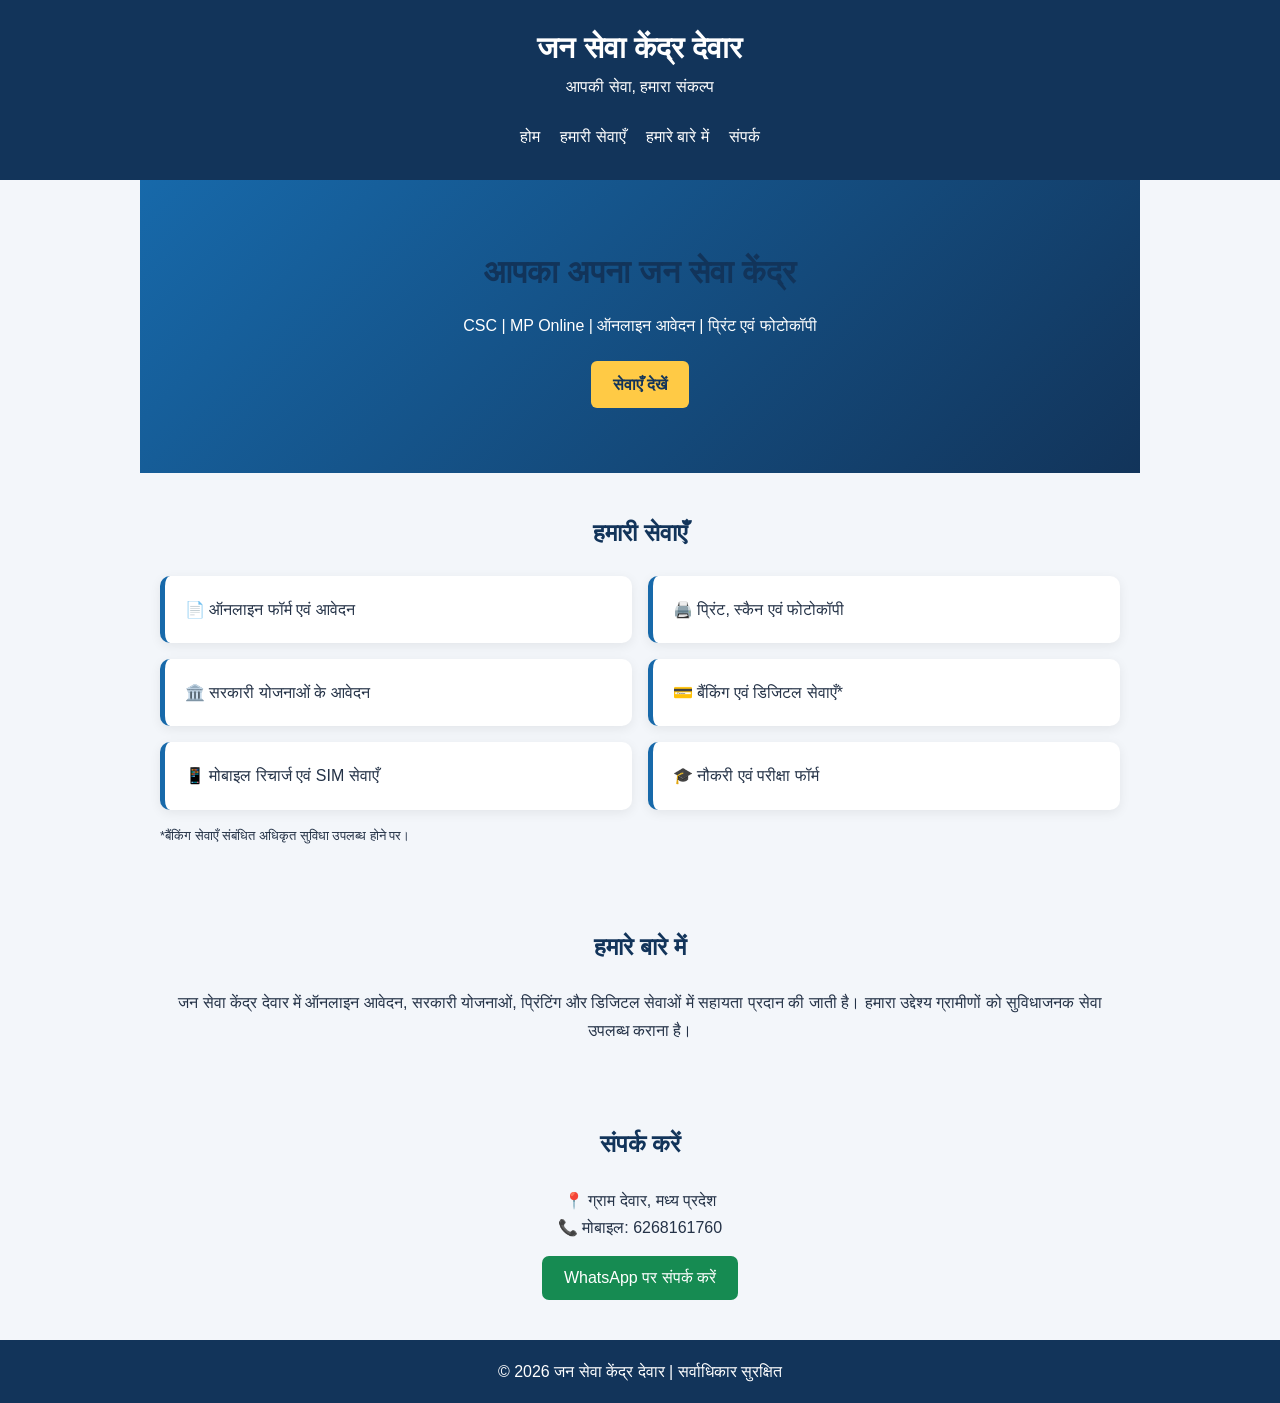
==== index.html @ 0ffe5701 "Rename indexjsk.html to index.html" ====
<!DOCTYPE html>
<html lang="hi">

<head>
    <meta charset="UTF-8">
    <meta name="viewport" content="width=device-width, initial-scale=1.0">
    <title>जन सेवा केंद्र देवार</title>
    <link rel="stylesheet" href="cssjsk.css">
</head>

<body>

    <header>
        <h1>जन सेवा केंद्र देवार</h1>
        <p>आपकी सेवा, हमारा संकल्प</p>
        <nav>
            <a href="#home">होम</a>
            <a href="#services">हमारी सेवाएँ</a>
            <a href="#about">हमारे बारे में</a>
            <a href="#contact">संपर्क</a>
        </nav>
    </header>

    <section id="home" class="hero">
        <h2>आपका अपना जन सेवा केंद्र</h2>
        <p>CSC | MP Online | ऑनलाइन आवेदन | प्रिंट एवं फोटोकॉपी</p>
        <a class="btn" href="#services">सेवाएँ देखें</a>
    </section>

    <section id="services">
        <h2>हमारी सेवाएँ</h2>
        <div class="service-container">
            <div class="service">📄 ऑनलाइन फॉर्म एवं आवेदन</div>
            <div class="service">🖨️ प्रिंट, स्कैन एवं फोटोकॉपी</div>
            <div class="service">🏛️ सरकारी योजनाओं के आवेदन</div>
            <div class="service">💳 बैंकिंग एवं डिजिटल सेवाएँ*</div>
            <div class="service">📱 मोबाइल रिचार्ज एवं SIM सेवाएँ</div>
            <div class="service">🎓 नौकरी एवं परीक्षा फॉर्म</div>
        </div>
        <p class="note">*बैंकिंग सेवाएँ संबंधित अधिकृत सुविधा उपलब्ध होने पर।</p>
    </section>

    <section id="about">
        <h2>हमारे बारे में</h2>
        <p>
            जन सेवा केंद्र देवार में ऑनलाइन आवेदन, सरकारी योजनाओं, प्रिंटिंग और डिजिटल सेवाओं में सहायता प्रदान की जाती है। हमारा उद्देश्य ग्रामीणों को सुविधाजनक सेवा उपलब्ध कराना है।
        </p>
    </section>

    <section id="contact">
        <h2>संपर्क करें</h2>
        <p>📍 ग्राम देवार, मध्य प्रदेश</p>
        <p>📞 मोबाइल: 6268161760</p>
        <button id="contactBtn">WhatsApp पर संपर्क करें</button>
    </section>

    <footer>
        <p>© 2026 जन सेवा केंद्र देवार | सर्वाधिकार सुरक्षित</p>
    </footer>

    <script src="scriptjsk.js"></script>
</body>

</html>
---- cssjsk.css ----
* {
    margin: 0;
    padding: 0;
    box-sizing: border-box;
}

html {
    scroll-behavior: smooth;
}

body {
    font-family: Arial, "Noto Sans Devanagari", sans-serif;
    background: #f3f6fa;
    color: #243247;
    line-height: 1.7;
}

header {
    background: #12345a;
    color: white;
    text-align: center;
    padding: 22px 12px;
}

header h1 {
    font-size: 30px;
}

nav {
    margin-top: 15px;
}

nav a {
    color: white;
    text-decoration: none;
    margin: 8px;
    display: inline-block;
}

nav a:hover {
    color: #ffd166;
}

.hero {
    background: linear-gradient(135deg, #1769aa, #12345a);
    color: white;
    text-align: center;
    padding: 65px 20px;
}

.hero h2 {
    font-size: 32px;
    margin-bottom: 12px;
}

.btn {
    display: inline-block;
    margin-top: 22px;
    background: #ffca45;
    color: #12345a;
    padding: 10px 22px;
    border-radius: 6px;
    text-decoration: none;
    font-weight: bold;
}

section {
    padding: 40px 20px;
    max-width: 1000px;
    margin: auto;
}

section h2 {
    text-align: center;
    color: #12345a;
    margin-bottom: 22px;
}

.service-container {
    display: grid;
    grid-template-columns: repeat(2, 1fr);
    gap: 16px;
}

.service {
    background: white;
    padding: 20px;
    border-radius: 10px;
    border-left: 5px solid #1769aa;
    box-shadow: 0 3px 12px #00000012;
}

.note {
    margin-top: 15px;
    font-size: 13px;
}

#about p,
#contact {
    text-align: center;
}

#contact button {
    background: #168b52;
    color: white;
    border: none;
    padding: 13px 22px;
    margin-top: 15px;
    border-radius: 7px;
    cursor: pointer;
    font-size: 16px;
}

#contact button:hover {
    background: #106b3e;
}

footer {
    background: #12345a;
    color: white;
    text-align: center;
    padding: 18px 10px;
}

@media (max-width: 600px) {
    header h1 {
        font-size: 24px;
    }
    .hero h2 {
        font-size: 25px;
    }
    .service-container {
        grid-template-columns: 1fr;
    }
    nav a {
        margin: 5px;
    }
}
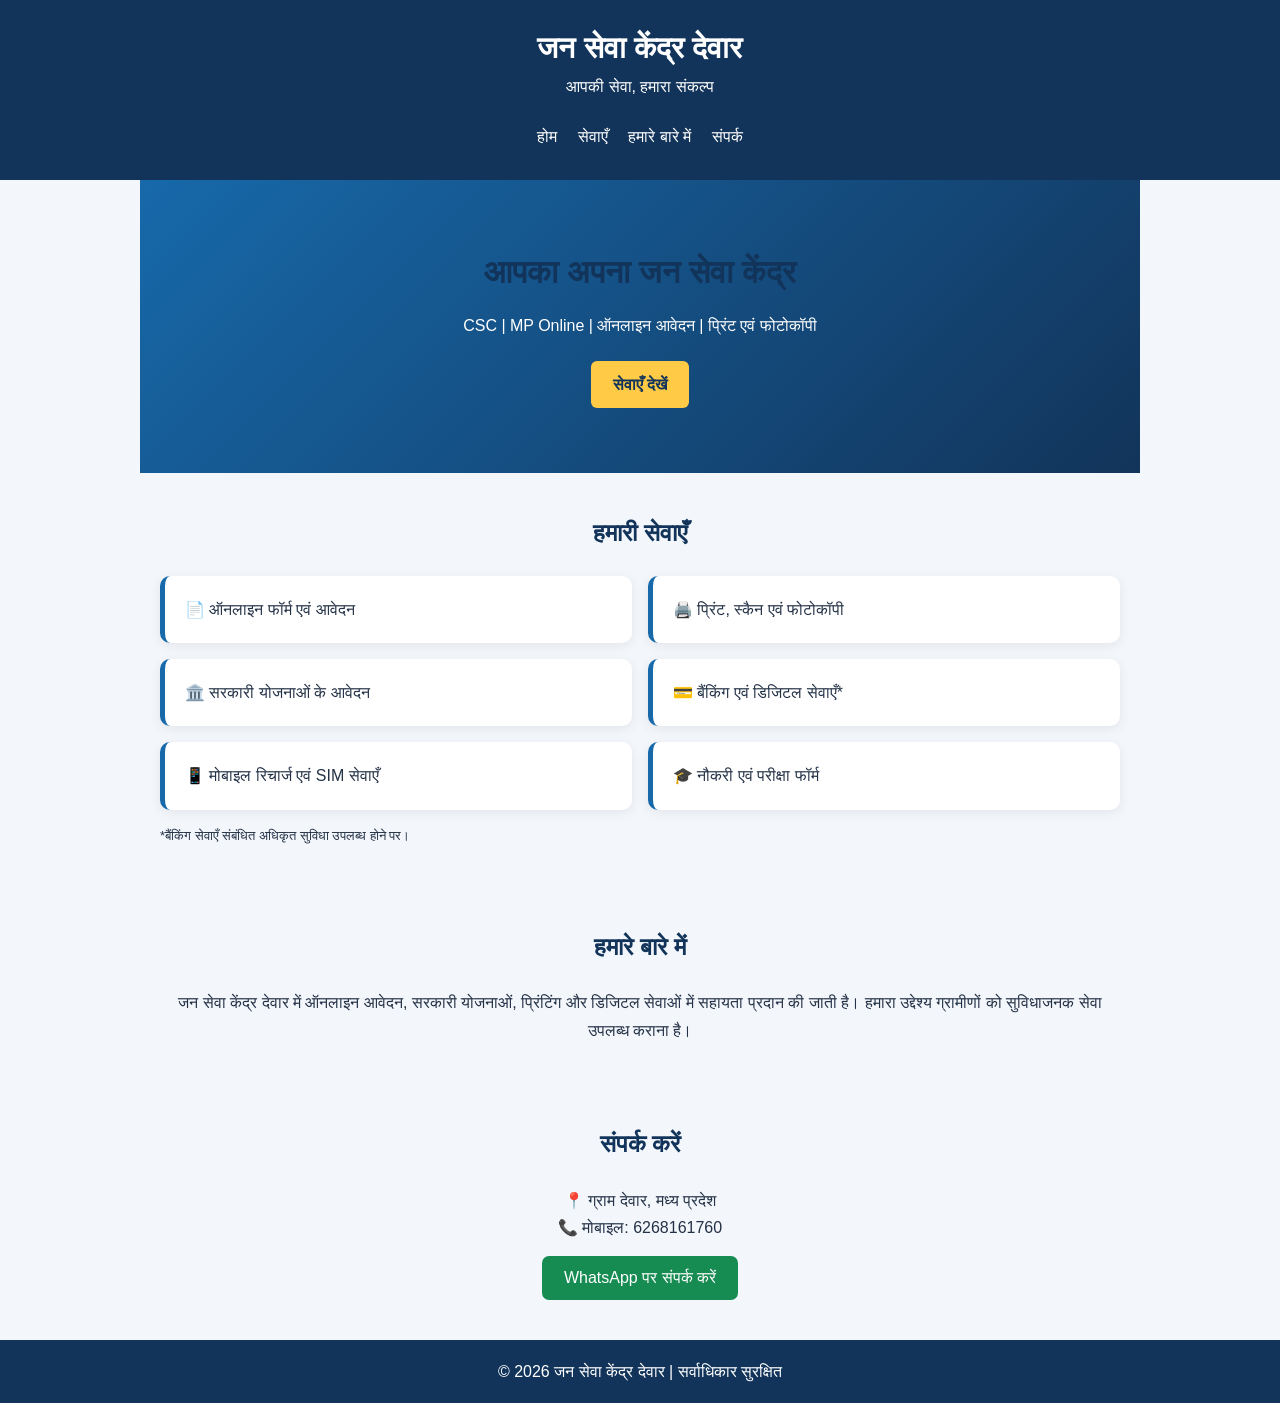
==== commit 220a7ce4: "Update index.html" ====
--- a/index.html
+++ b/index.html
@@ -5,7 +5,7 @@
     <meta charset="UTF-8">
     <meta name="viewport" content="width=device-width, initial-scale=1.0">
     <title>जन सेवा केंद्र देवार</title>
-    <link rel="stylesheet" href="cssjsk.css">
+    <link rel="stylesheet" href="style.css">
 </head>
 
 <body>
@@ -15,7 +15,7 @@
         <p>आपकी सेवा, हमारा संकल्प</p>
         <nav>
             <a href="#home">होम</a>
-            <a href="#services">हमारी सेवाएँ</a>
+            <a href="#services">सेवाएँ</a>
             <a href="#about">हमारे बारे में</a>
             <a href="#contact">संपर्क</a>
         </nav>
@@ -58,7 +58,7 @@
         <p>© 2026 जन सेवा केंद्र देवार | सर्वाधिकार सुरक्षित</p>
     </footer>
 
-    <script src="scriptjsk.js"></script>
+    <script src="script.js"></script>
 </body>
 
 </html>
--- a/style.css
+++ b/style.css
@@ -0,0 +1,138 @@
+* {
+    margin: 0;
+    padding: 0;
+    box-sizing: border-box;
+}
+
+html {
+    scroll-behavior: smooth;
+}
+
+body {
+    font-family: Arial, "Noto Sans Devanagari", sans-serif;
+    background: #f3f6fa;
+    color: #243247;
+    line-height: 1.7;
+}
+
+header {
+    background: #12345a;
+    color: white;
+    text-align: center;
+    padding: 22px 12px;
+}
+
+header h1 {
+    font-size: 30px;
+}
+
+nav {
+    margin-top: 15px;
+}
+
+nav a {
+    color: white;
+    text-decoration: none;
+    margin: 8px;
+    display: inline-block;
+}
+
+nav a:hover {
+    color: #ffd166;
+}
+
+.hero {
+    background: linear-gradient(135deg, #1769aa, #12345a);
+    color: white;
+    text-align: center;
+    padding: 65px 20px;
+}
+
+.hero h2 {
+    font-size: 32px;
+    margin-bottom: 12px;
+}
+
+.btn {
+    display: inline-block;
+    margin-top: 22px;
+    background: #ffca45;
+    color: #12345a;
+    padding: 10px 22px;
+    border-radius: 6px;
+    text-decoration: none;
+    font-weight: bold;
+}
+
+section {
+    padding: 40px 20px;
+    max-width: 1000px;
+    margin: auto;
+}
+
+section h2 {
+    text-align: center;
+    color: #12345a;
+    margin-bottom: 22px;
+}
+
+.service-container {
+    display: grid;
+    grid-template-columns: repeat(2, 1fr);
+    gap: 16px;
+}
+
+.service {
+    background: white;
+    padding: 20px;
+    border-radius: 10px;
+    border-left: 5px solid #1769aa;
+    box-shadow: 0 3px 12px #00000012;
+}
+
+.note {
+    margin-top: 15px;
+    font-size: 13px;
+}
+
+#about p,
+#contact {
+    text-align: center;
+}
+
+#contact button {
+    background: #168b52;
+    color: white;
+    border: none;
+    padding: 13px 22px;
+    margin-top: 15px;
+    border-radius: 7px;
+    cursor: pointer;
+    font-size: 16px;
+}
+
+#contact button:hover {
+    background: #106b3e;
+}
+
+footer {
+    background: #12345a;
+    color: white;
+    text-align: center;
+    padding: 18px 10px;
+}
+
+@media (max-width: 600px) {
+    header h1 {
+        font-size: 24px;
+    }
+    .hero h2 {
+        font-size: 25px;
+    }
+    .service-container {
+        grid-template-columns: 1fr;
+    }
+    nav a {
+        margin: 5px;
+    }
+}
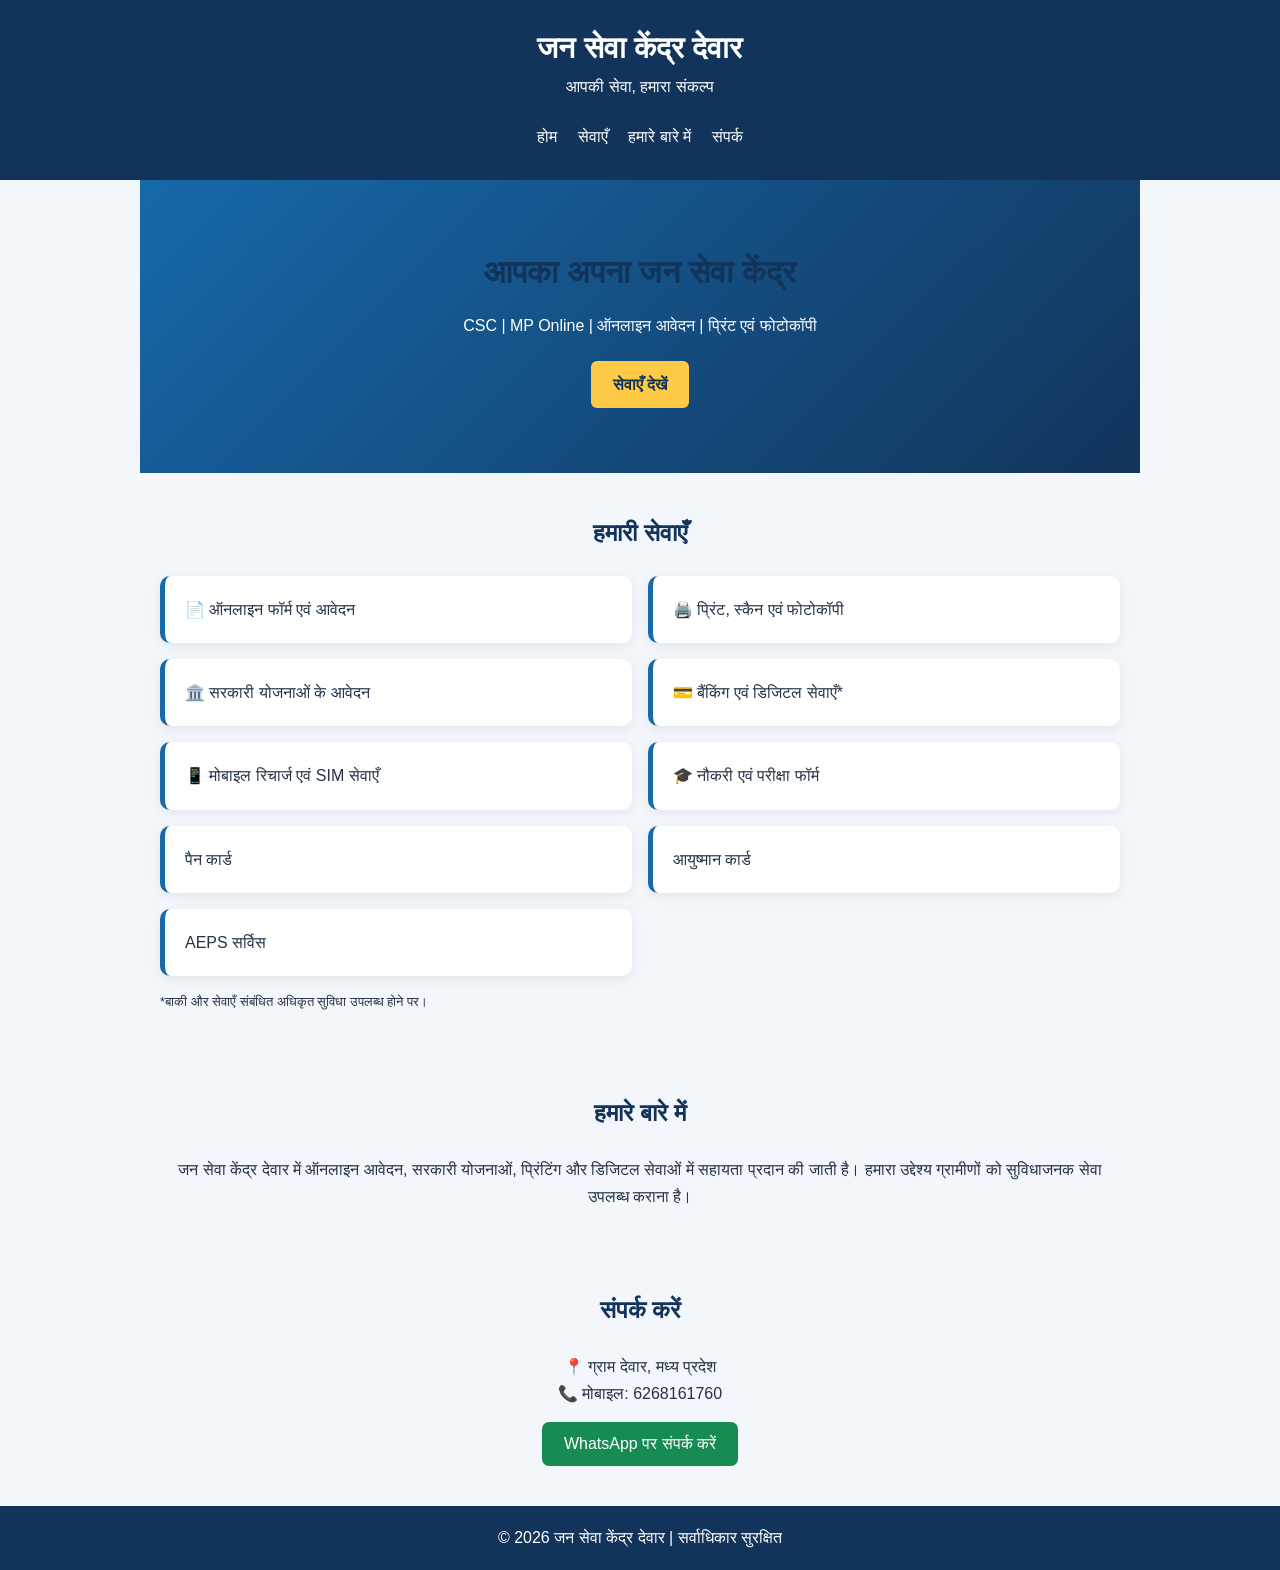
==== commit 3d4997c8: "Update index.html" ====
--- a/index.html
+++ b/index.html
@@ -36,8 +36,11 @@
             <div class="service">💳 बैंकिंग एवं डिजिटल सेवाएँ*</div>
             <div class="service">📱 मोबाइल रिचार्ज एवं SIM सेवाएँ</div>
             <div class="service">🎓 नौकरी एवं परीक्षा फॉर्म</div>
+            <div class="service"> पैन कार्ड </div>
+            <div class="service">आयुष्मान कार्ड </div>
+            <div class="service">AEPS सर्विस </div>
         </div>
-        <p class="note">*बैंकिंग सेवाएँ संबंधित अधिकृत सुविधा उपलब्ध होने पर।</p>
+        <p class="note">*बाकी और सेवाएँ संबंधित अधिकृत सुविधा उपलब्ध होने पर।</p>
     </section>
 
     <section id="about">
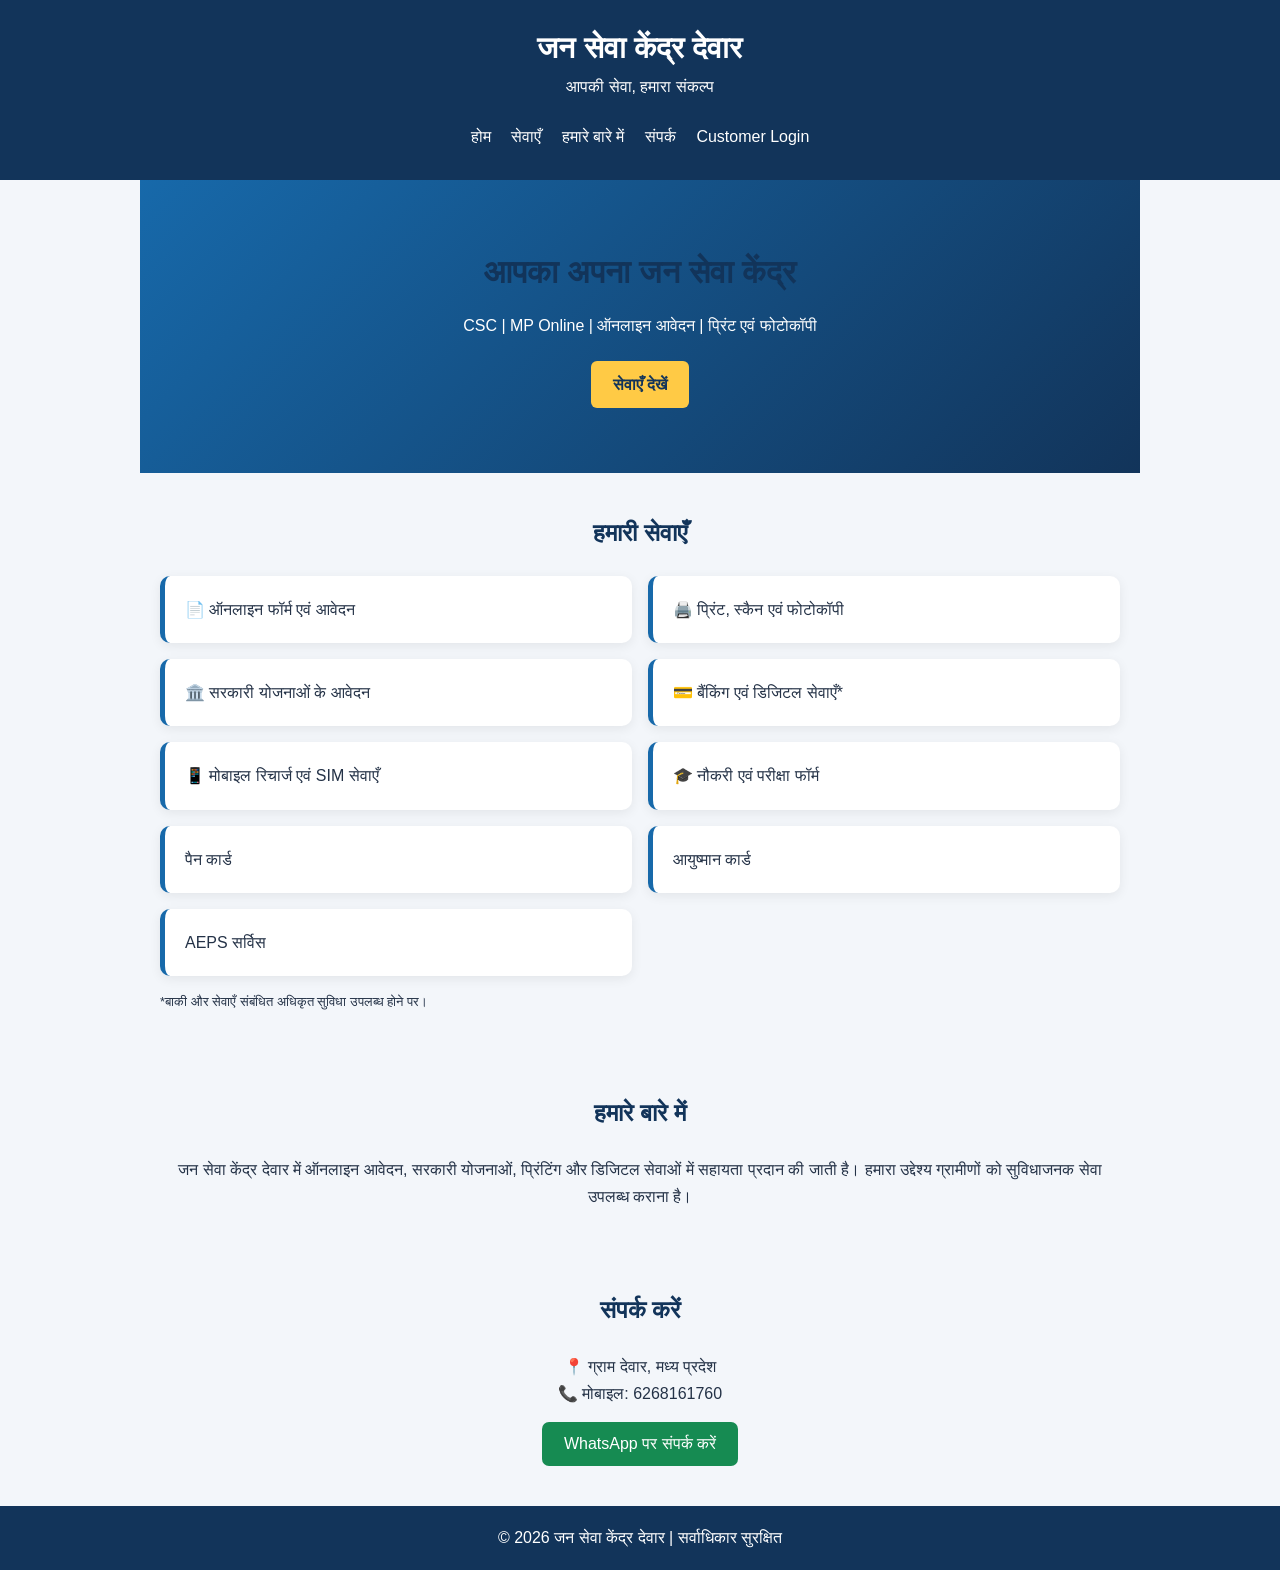
==== commit 616c765c: "Add Customer Login link to navigation Added a Customer Login link to the navigation menu." ====
--- a/index.html
+++ b/index.html
@@ -18,6 +18,7 @@
             <a href="#services">सेवाएँ</a>
             <a href="#about">हमारे बारे में</a>
             <a href="#contact">संपर्क</a>
+            <a href="login.html">Customer Login</a>
         </nav>
     </header>
 
